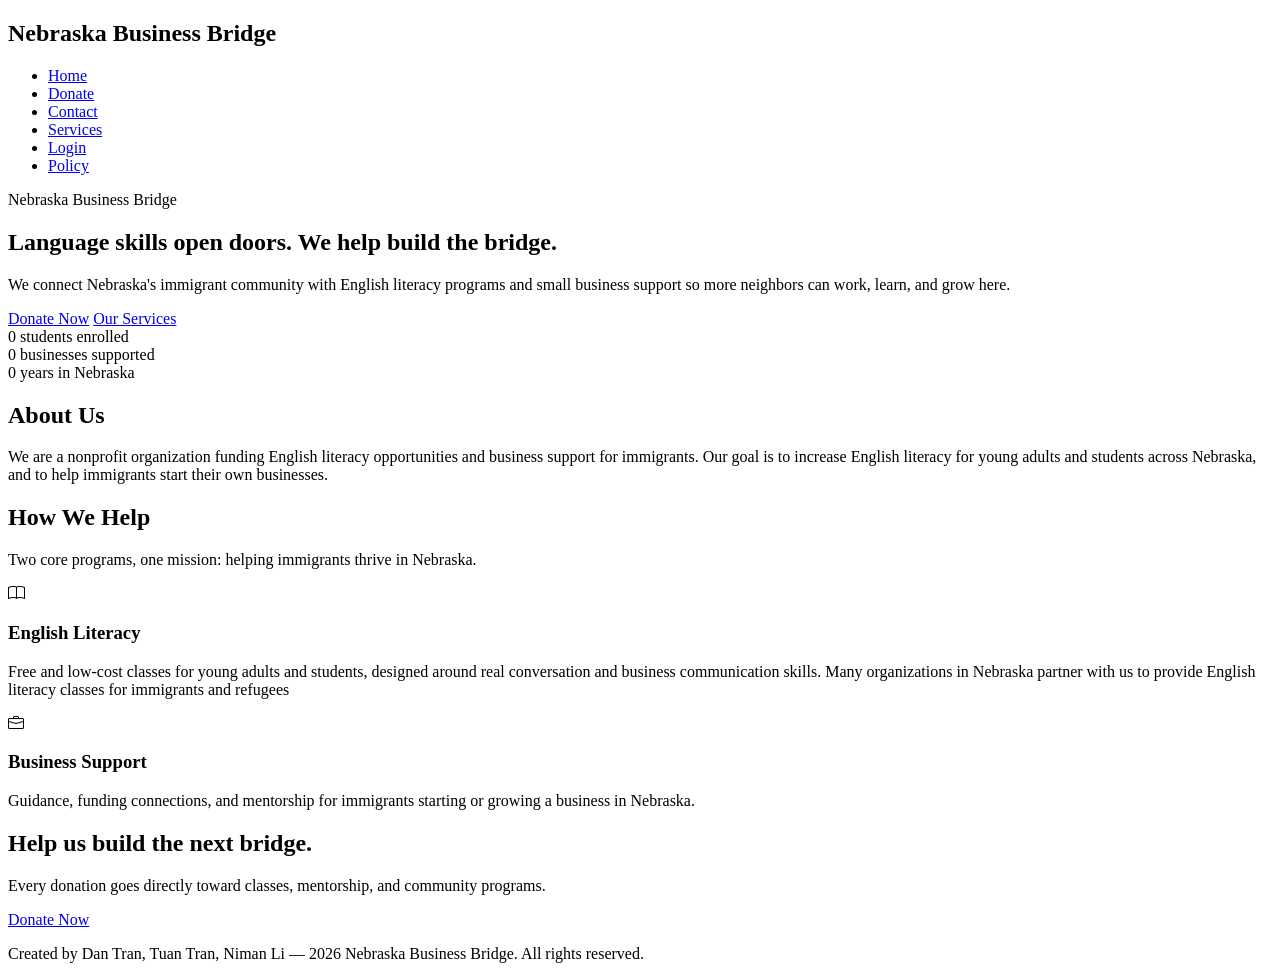
==== index.html @ 7767030e "Add files via upload" ====
<!DOCTYPE html>
<html lang="en">
<head>
    <meta charset="UTF-8">
    <meta name="viewport" content="width=device-width, initial-scale=1.0">
    <title>Nebraska Business Bridge</title>
    <link rel="preconnect" href="https://fonts.googleapis.com">
    <link href="https://fonts.googleapis.com/css2?family=Outfit:wght@300;400;600;700;900&display=swap" rel="stylesheet">
    <link rel="stylesheet" href="https://cdn.jsdelivr.net/npm/bootstrap-icons@1.11.3/font/bootstrap-icons.min.css">
    <link rel="stylesheet" href="css/styles.css">
</head>
<body>
    <header>
        <nav class="navbar">
            <h1 class="title">Nebraska Business Bridge</h1>
            <ul class="navbar-links">
                <li><a href="index.html" class="logo">Home</a></li>
                <li><a href="donate.html" class="nav-link">Donate</a></li>
                <li><a href="contact.html" class="nav-link">Contact</a></li>
                <li><a href="services.html" class="nav-link">Services</a></li>
                <li><a href="login.html" class="nav-link">Login</a></li>
                <li><a href="policy.html" class="nav-link">Policy</a></li>
            </ul>
        </nav>
    </header>
    <div class="hero">
        <div class="hero-content">
            <span class="eyebrow">Nebraska Business Bridge</span>
            <h2>Language skills open doors. We help build the bridge.</h2>
            <p>We connect Nebraska's immigrant community with English literacy programs and small business support so more neighbors can work, learn, and grow here.</p>
            <div class="hero-actions">
                <a href="donate.html" class="button">Donate Now</a>
                <a href="services.html" class="button-outline">Our Services</a>
            </div>
        </div>
        <div class="hero-stats">
            <div class="stat">
                <span class="stat-number">0</span>
                <span class="stat-label">students enrolled</span>
            </div>
            <div class="stat">
                <span class="stat-number">0</span>
                <span class="stat-label">businesses supported</span>
            </div>
            <div class="stat">
                <span class="stat-number">0</span>
                <span class="stat-label">years in Nebraska</span>
            </div>
        </div>
    </div>
    <div class="help-section">
        <h2 class="section-title">About Us</h2>
        <p class="section-text">
            We are a nonprofit organization funding English literacy opportunities and business support for immigrants. Our goal is to increase English literacy for young adults and students across Nebraska, and to help immigrants start their own businesses.
        </p>
    </div>
    <div class="services-section">
        <h2 class="section-title">How We Help</h2>
        <p class="section-text">Two core programs, one mission: helping immigrants thrive in Nebraska.</p>

        <div class="services-grid">
            <div class="service-card">
                <i class="bi bi-book service-icon"></i>
                <h3>English Literacy</h3>
                <p>Free and low-cost classes for young adults and students, designed around real conversation and business communication skills.
                    Many organizations in Nebraska partner with us to provide English literacy classes for immigrants and refugees</p>
            </div>
            <div class="service-card">
                <i class="bi bi-briefcase service-icon"></i>
                <h3>Business Support</h3>
                <p>Guidance, funding connections, and mentorship for immigrants starting or growing a business in Nebraska.</p>
            </div>
        </div>
    </div>
    <div class="cta-banner">
        <h2>Help us build the next bridge.</h2>
        <p>Every donation goes directly toward classes, mentorship, and community programs.</p>
        <a href="donate.html" class="button">Donate Now</a>
    </div>
    <footer>
        <p>Created by Dan Tran, Tuan Tran, Niman Li — 2026 Nebraska Business Bridge. All rights reserved.</p>
    </footer>
</body>
</html>
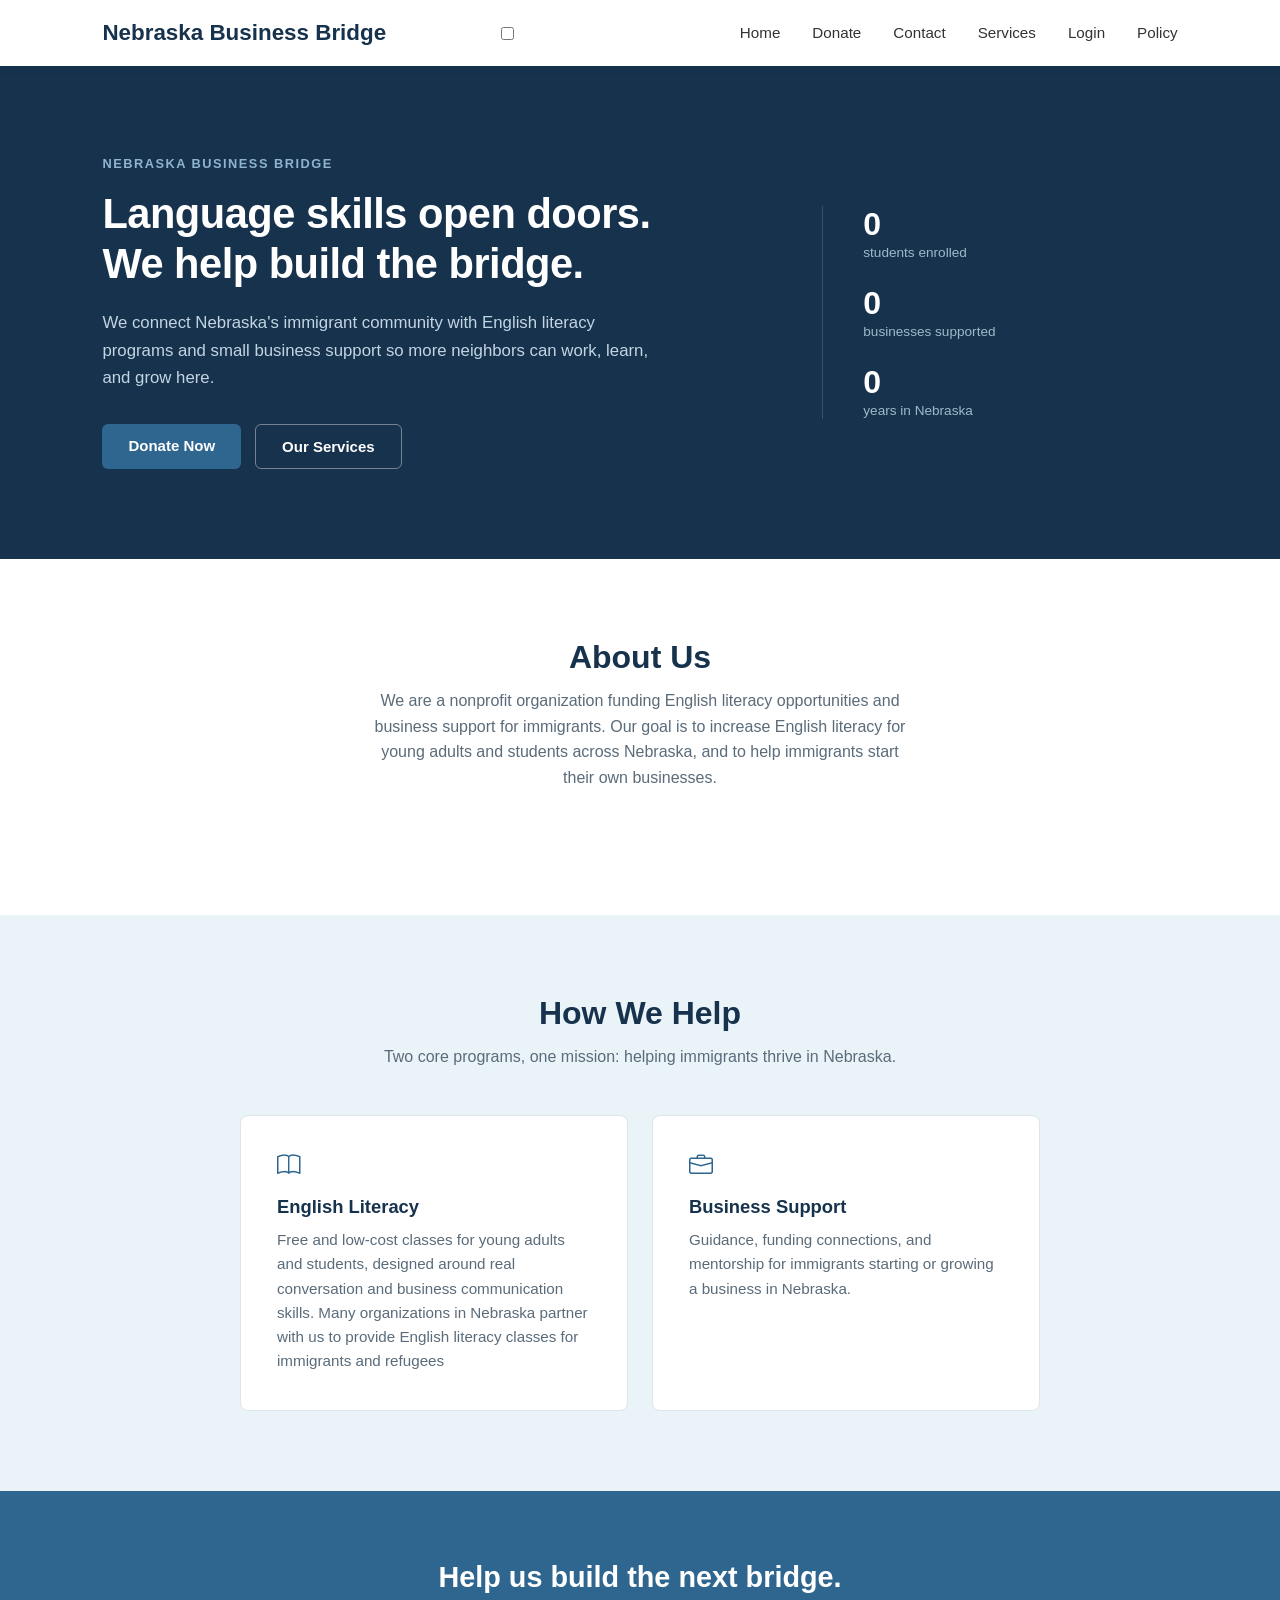
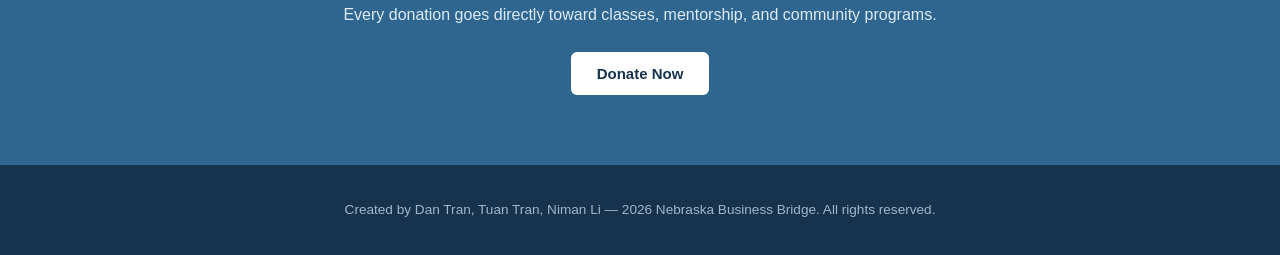
==== commit ef9486fc: "Update index.html" ====
--- a/index.html
+++ b/index.html
@@ -11,18 +11,24 @@
 </head>
 <body>
     <header>
-        <nav class="navbar">
-            <h1 class="title">Nebraska Business Bridge</h1>
-            <ul class="navbar-links">
-                <li><a href="index.html" class="logo">Home</a></li>
-                <li><a href="donate.html" class="nav-link">Donate</a></li>
-                <li><a href="contact.html" class="nav-link">Contact</a></li>
-                <li><a href="services.html" class="nav-link">Services</a></li>
-                <li><a href="login.html" class="nav-link">Login</a></li>
-                <li><a href="policy.html" class="nav-link">Policy</a></li>
-            </ul>
-        </nav>
-    </header>
+    <nav class="navbar">
+        <h1 class="title">Nebraska Business Bridge</h1>
+        <input type="checkbox" id="nav-toggle" class="nav-toggle">
+        <label for="nav-toggle" class="nav-toggle-label">
+            <span></span>
+            <span></span>
+            <span></span>
+        </label>
+        <ul class="navbar-links">
+            <li><a href="index.html" class="logo">Home</a></li>
+            <li><a href="donate.html" class="nav-link">Donate</a></li>
+            <li><a href="contact.html" class="nav-link">Contact</a></li>
+            <li><a href="services.html" class="nav-link">Services</a></li>
+            <li><a href="login.html" class="nav-link">Login</a></li>
+            <li><a href="policy.html" class="nav-link">Policy</a></li>
+        </ul>
+    </nav>
+</header>
     <div class="hero">
         <div class="hero-content">
             <span class="eyebrow">Nebraska Business Bridge</span>
@@ -57,7 +63,6 @@
     <div class="services-section">
         <h2 class="section-title">How We Help</h2>
         <p class="section-text">Two core programs, one mission: helping immigrants thrive in Nebraska.</p>
-
         <div class="services-grid">
             <div class="service-card">
                 <i class="bi bi-book service-icon"></i>
@@ -81,4 +86,4 @@
         <p>Created by Dan Tran, Tuan Tran, Niman Li — 2026 Nebraska Business Bridge. All rights reserved.</p>
     </footer>
 </body>
-</html>+</html>
--- a/css/styles.css
+++ b/css/styles.css
@@ -0,0 +1,502 @@
+:root {
+  --color-primary: #2f6690;
+  --color-primary-dark: #17324d;
+  --color-bg-light: #eaf3f8;
+  --color-text: #333;
+  --color-text-muted: #5a6b7a;
+}
+
+body {
+    font-family: 'Outfit', sans-serif;
+    margin: 0;
+    padding: 0;
+    color: var(--color-text);
+}
+
+/* NAVBAR */
+.navbar {
+    display: flex;
+    justify-content: space-between;
+    align-items: center;
+    padding: 1.25rem 8%;
+    background-color: #fff;
+    box-shadow: 0 2px 10px rgba(23, 50, 77, 0.06);
+    position: sticky;
+    top: 0;
+    z-index: 100;
+}
+
+.title {
+    color: var(--color-primary-dark);
+    font-size: 1.4rem;
+    font-weight: 700;
+    margin: 0;
+}
+
+.navbar-links {
+   display: flex;
+   gap: 2rem;
+   list-style: none;
+   margin: 0;
+   padding: 0;
+}
+
+.navbar-links a {
+  color: var(--color-text);
+  text-decoration: none;
+  font-size: 0.95rem;
+  font-weight: 500;
+  transition: color 0.2s ease;
+}
+
+.navbar-links a:hover {
+  color: var(--color-primary);
+}
+
+/* HERO */
+.hero {
+    background-color: var(--color-primary-dark);
+    color: #fff;
+    padding: 90px 8%;
+    display: grid;
+    grid-template-columns: 1.3fr 0.7fr;
+    gap: 60px;
+    align-items: center;
+}
+
+.eyebrow {
+    text-transform: uppercase;
+    letter-spacing: 1.5px;
+    font-size: 0.8rem;
+    font-weight: 600;
+    color: #8fb4cf;
+    margin-bottom: 16px;
+    display: block;
+}
+
+.hero-content {
+    max-width: 560px;
+}
+
+.hero h2 {
+    font-size: 2.6rem;
+    line-height: 1.2;
+    margin: 0 0 20px;
+    font-weight: 700;
+    letter-spacing: -0.5px;
+}
+
+.hero p {
+    color: #c3d5e3;
+    font-size: 1.05rem;
+    line-height: 1.65;
+    margin: 0 0 32px;
+}
+
+.hero-actions {
+    display: flex;
+    gap: 14px;
+    flex-wrap: wrap;
+}
+
+.button {
+    display: inline-block;
+    padding: 13px 26px;
+    background-color: var(--color-primary);
+    color: white;
+    text-decoration: none;
+    border-radius: 6px;
+    font-size: 15px;
+    font-weight: 600;
+    transition: background-color 0.2s ease;
+}
+
+.button:hover {
+    background-color: #245277;
+}
+
+.button-outline {
+    display: inline-block;
+    padding: 13px 26px;
+    background-color: transparent;
+    color: #fff;
+    border: 1.5px solid rgba(255, 255, 255, 0.4);
+    text-decoration: none;
+    border-radius: 6px;
+    font-size: 15px;
+    font-weight: 600;
+    transition: border-color 0.2s ease;
+}
+
+.button-outline:hover {
+    border-color: #fff;
+}
+
+.hero-stats {
+    display: flex;
+    flex-direction: column;
+    gap: 24px;
+    border-left: 1px solid rgba(255, 255, 255, 0.15);
+    padding-left: 40px;
+}
+
+.stat-number {
+    display: block;
+    font-size: 2rem;
+    font-weight: 700;
+}
+
+.stat-label {
+    font-size: 0.85rem;
+    color: #9fb8c9;
+}
+
+.help-section {
+    background-color: white;
+    padding: 80px 8%;
+    max-width: 720px;
+    margin: 0 auto;
+    text-align: center;
+}
+
+.services-section {
+    background-color: var(--color-bg-light);
+    padding: 80px 8%;
+    text-align: center;
+}
+
+.services-grid {
+    display: grid;
+    grid-template-columns: 1fr 1fr;
+    gap: 24px;
+    max-width: 800px;
+    margin: 40px auto 0;
+    text-align: left;
+}
+
+.service-card {
+    background-color: #fff;
+    padding: 36px;
+    border-radius: 8px;
+    border: 1px solid #dde5eb;
+}
+
+.service-icon {
+    font-size: 1.5rem;
+    color: var(--color-primary);
+    margin-bottom: 16px;
+    display: block;
+}
+
+.service-card h3 {
+    color: var(--color-primary-dark);
+    font-size: 1.15rem;
+    margin: 0 0 10px;
+}
+
+.service-card p {
+    color: var(--color-text-muted);
+    font-size: 0.95rem;
+    line-height: 1.6;
+    margin: 0;
+}
+
+.cta-banner {
+    background-color: var(--color-primary);
+    color: #fff;
+    text-align: center;
+    padding: 70px 8%;
+}
+
+.cta-banner h2 {
+    font-size: 1.8rem;
+    font-weight: 700;
+    margin: 0 0 12px;
+}
+
+.cta-banner p {
+    color: #dcebf5;
+    font-size: 1rem;
+    margin: 0 0 28px;
+}
+
+.cta-banner .button {
+    background-color: #fff;
+    color: var(--color-primary-dark);
+}
+
+.cta-banner .button:hover {
+    background-color: #eaf3f8;
+}
+
+footer {
+    background-color: var(--color-primary-dark);
+    color: #9fb8c9;
+    text-align: center;
+    padding: 24px 8%;
+    font-size: 0.85rem;
+}
+
+/* Responsive */
+@media (max-width: 900px) {
+    .hero {
+        grid-template-columns: 1fr;
+    }
+    .hero-stats {
+        flex-direction: row;
+        border-left: none;
+        border-top: 1px solid rgba(255, 255, 255, 0.15);
+        padding-left: 0;
+        padding-top: 24px;
+        gap: 40px;
+        flex-wrap: wrap;
+    }
+    .services-grid {
+        grid-template-columns: 1fr;
+    }
+}
+
+/* HELP SECTION */
+.help-section {
+    background-color: white;
+    padding: 80px 8%;
+}
+
+.section-title {
+    color: var(--color-primary-dark);
+    font-size: 2rem;
+    font-weight: 700;
+    text-align: center;
+    margin: 0;
+}
+
+.section-text {
+    color: var(--color-text-muted);
+    font-size: 1rem;
+    text-align: center;
+    max-width: 550px;
+    margin: 12px auto 45px;
+    line-height: 1.6;
+}
+/* Donate page */
+.donate-page {
+    display: grid;
+    grid-template-columns: 1.1fr 1fr;
+    min-height: 100vh;
+}
+
+/* LEFT: info panel */
+.donate-info {
+    background-color: var(--color-primary-dark);
+    color: #fff;
+    padding: 80px 6%;
+    display: flex;
+    flex-direction: column;
+    justify-content: center;
+}
+
+.eyebrow {
+    text-transform: uppercase;
+    letter-spacing: 1.5px;
+    font-size: 0.8rem;
+    font-weight: 600;
+    color: #8fb4cf;
+    margin-bottom: 18px;
+}
+
+.donate-info h1 {
+    font-size: 2.75rem;
+    font-weight: 700;
+    line-height: 1.15;
+    letter-spacing: -0.5px;
+    margin: 0 0 20px;
+}
+
+.lead {
+    font-size: 1.05rem;
+    line-height: 1.7;
+    color: #c3d5e3;
+    max-width: 460px;
+    margin: 0 0 48px;
+}
+
+/* progress bar */
+.progress-block {
+    max-width: 460px;
+    margin-bottom: 48px;
+}
+
+.progress-numbers {
+    display: flex;
+    align-items: baseline;
+    gap: 8px;
+    margin-bottom: 12px;
+}
+
+.raised {
+    font-size: 1.6rem;
+    font-weight: 700;
+}
+
+.goal {
+    font-size: 0.9rem;
+    color: #9fb8c9;
+}
+
+.progress-track {
+    width: 100%;
+    height: 8px;
+    background-color: rgba(255, 255, 255, 0.15);
+    border-radius: 4px;
+    overflow: hidden;
+}
+
+.progress-fill {
+    height: 100%;
+    background-color: #6fa8d0;
+    border-radius: 4px;
+}
+
+.progress-percent {
+    display: inline-block;
+    margin-top: 10px;
+    font-size: 0.85rem;
+    color: #9fb8c9;
+}
+
+/* impact list */
+.impact-list {
+    list-style: none;
+    margin: 0;
+    padding: 28px 0 0;
+    border-top: 1px solid rgba(255, 255, 255, 0.15);
+    max-width: 460px;
+}
+
+.impact-list li {
+    font-size: 0.95rem;
+    color: #c3d5e3;
+    margin-bottom: 12px;
+    line-height: 1.5;
+}
+
+.impact-number {
+    font-weight: 700;
+    color: #fff;
+    margin-right: 6px;
+}
+
+/* RIGHT: donation form */
+.donate-form {
+    background-color: #fdfdfd;
+    padding: 80px 6%;
+    display: flex;
+    flex-direction: column;
+    justify-content: center;
+    max-width: 480px;
+}
+
+.donate-form h2 {
+    font-size: 1.6rem;
+    font-weight: 700;
+    color: var(--color-primary-dark);
+    margin: 0 0 6px;
+}
+
+.form-subtext {
+    color: var(--color-text-muted);
+    font-size: 0.95rem;
+    margin: 0 0 28px;
+}
+
+.amount-grid {
+    display: grid;
+    grid-template-columns: 1fr 1fr;
+    gap: 10px;
+    margin-bottom: 24px;
+}
+
+.amount-option {
+    position: relative;
+    display: flex;
+    align-items: center;
+    justify-content: center;
+    padding: 14px;
+    border: 1.5px solid #dde5eb;
+    border-radius: 6px;
+    font-weight: 600;
+    color: var(--color-primary-dark);
+    cursor: pointer;
+}
+
+.amount-option input {
+    position: absolute;
+    opacity: 0;
+}
+
+.amount-option:has(input:checked) {
+    border-color: var(--color-primary);
+    background-color: var(--color-bg-light);
+}
+
+.amount-custom {
+    grid-column: span 2;
+}
+
+.field-label {
+    display: block;
+    font-size: 0.85rem;
+    font-weight: 600;
+    color: var(--color-text-muted);
+    margin-bottom: 6px;
+}
+
+.custom-input {
+    width: 100%;
+    padding: 12px 14px;
+    border: 1.5px solid #dde5eb;
+    border-radius: 6px;
+    font-family: inherit;
+    font-size: 0.95rem;
+    margin-bottom: 20px;
+    box-sizing: border-box;
+}
+
+.custom-input:focus {
+    outline: none;
+    border-color: var(--color-primary);
+}
+
+.donate-button {
+    display: block;
+    text-align: center;
+    padding: 15px;
+    background-color: var(--color-primary);
+    color: white;
+    text-decoration: none;
+    border-radius: 6px;
+    font-size: 1rem;
+    font-weight: 600;
+    margin-top: 8px;
+    transition: background-color 0.2s ease;
+}
+
+.donate-button:hover {
+    background-color: var(--color-primary-dark);
+}
+
+.donate-note {
+    text-align: center;
+    color: var(--color-text-muted);
+    font-size: 0.8rem;
+    margin: 16px 0 0;
+}
+
+@media (max-width: 900px) {
+    .donate-page {
+        grid-template-columns: 1fr;
+    }
+    .donate-form {
+        max-width: none;
+    }
+}
